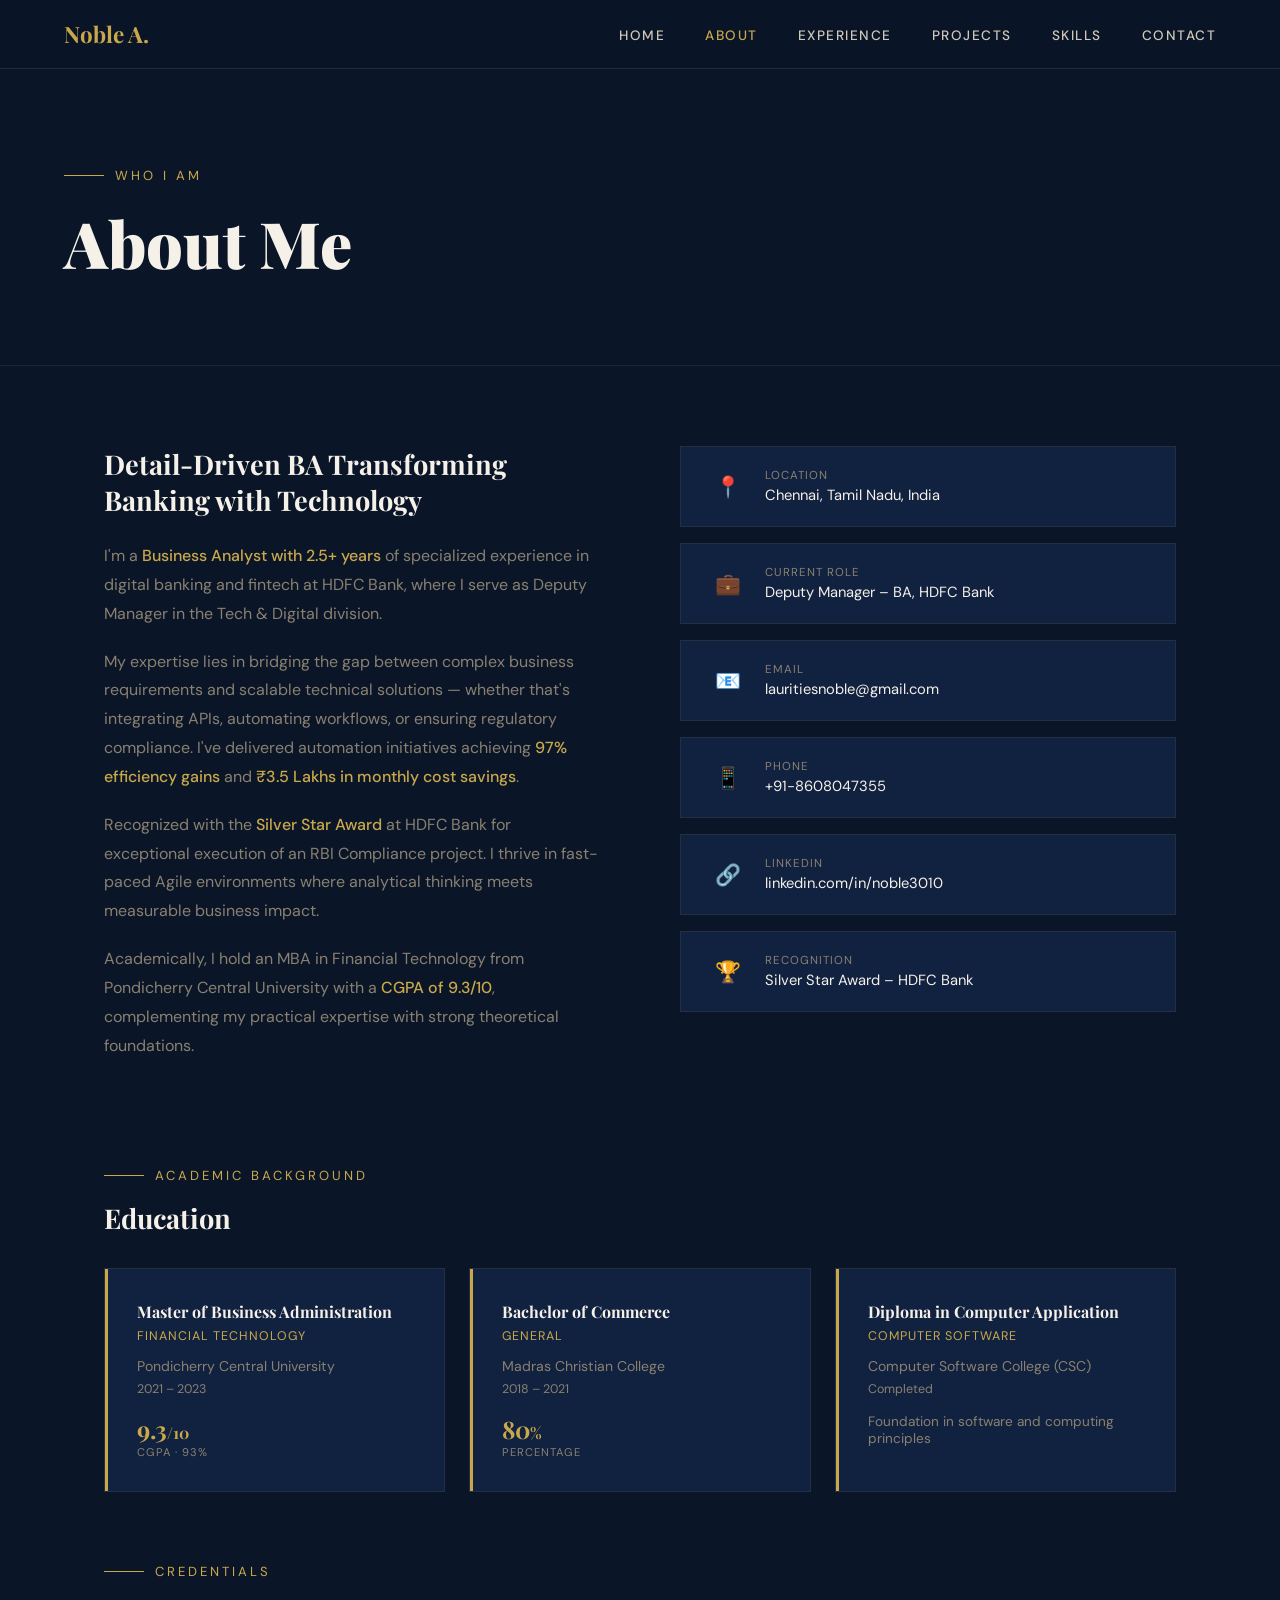
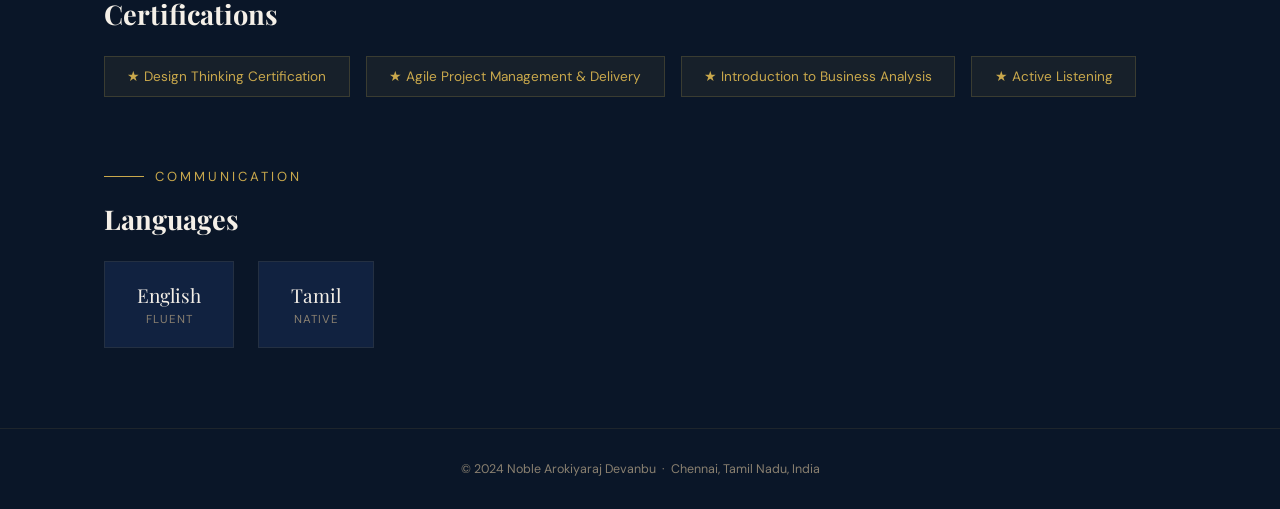
==== about.html @ fbd09c06 "Add files via upload" ====
<!DOCTYPE html>
<html lang="en">
<head>
  <meta charset="UTF-8"/><meta name="viewport" content="width=device-width, initial-scale=1.0"/>
  <title>About – Noble Arokiyaraj</title>
  <link href="https://fonts.googleapis.com/css2?family=Playfair+Display:wght@400;700;900&family=DM+Sans:wght@300;400;500&display=swap" rel="stylesheet"/>
  <style>
    :root{--navy:#0a1628;--navy-mid:#112240;--gold:#c9a84c;--cream:#f5f0e8;--text:#d0c8b8;--text-muted:#8a8070;}
    *{margin:0;padding:0;box-sizing:border-box;}
    body{font-family:'DM Sans',sans-serif;background:var(--navy);color:var(--text);}
    nav{position:fixed;top:0;left:0;right:0;z-index:100;display:flex;align-items:center;justify-content:space-between;padding:1.2rem 4rem;background:rgba(10,22,40,0.95);backdrop-filter:blur(12px);border-bottom:1px solid rgba(201,168,76,0.15);}
    .nav-logo{font-family:'Playfair Display',serif;font-size:1.4rem;font-weight:700;color:var(--gold);text-decoration:none;}
    .nav-links{display:flex;gap:2.5rem;list-style:none;}
    .nav-links a{text-decoration:none;color:var(--text);font-size:0.85rem;letter-spacing:1.5px;text-transform:uppercase;font-weight:500;transition:color 0.3s;}
    .nav-links a:hover,.nav-links a.active{color:var(--gold);}
    .page-hero{padding:10rem 4rem 5rem;border-bottom:1px solid rgba(201,168,76,0.1);}
    .section-tag{display:inline-flex;align-items:center;gap:0.7rem;font-size:0.82rem;letter-spacing:3px;text-transform:uppercase;color:var(--gold);margin-bottom:1rem;}
    .section-tag::before{content:'';width:40px;height:1px;background:var(--gold);}
    h1{font-family:'Playfair Display',serif;font-size:clamp(2.5rem,5vw,4.5rem);font-weight:900;color:var(--cream);}
    h2{font-family:'Playfair Display',serif;font-size:1.7rem;color:var(--cream);font-weight:700;margin-bottom:1.5rem;}
    p{line-height:1.8;color:var(--text-muted);margin-bottom:1.2rem;font-size:1rem;}
    .highlight{color:var(--gold);font-weight:500;}
    .about-grid{display:grid;grid-template-columns:1fr 1fr;gap:5rem;padding:5rem 4rem;max-width:1200px;margin:0 auto;}
    .info-cards{display:grid;gap:1rem;margin-top:0;}
    .info-card{background:var(--navy-mid);border:1px solid rgba(201,168,76,0.1);padding:1.3rem 1.8rem;display:flex;align-items:center;gap:1.2rem;}
    .info-icon{font-size:1.3rem;width:36px;text-align:center;}
    .info-label{font-size:0.72rem;letter-spacing:1px;text-transform:uppercase;color:var(--text-muted);}
    .info-value{font-size:0.92rem;color:var(--cream);margin-top:0.15rem;}
    .edu-section{padding:0 4rem 4rem;max-width:1200px;margin:0 auto;}
    .edu-grid{display:grid;grid-template-columns:1fr 1fr 1fr;gap:1.5rem;margin-top:2rem;}
    .edu-card{background:var(--navy-mid);border:1px solid rgba(201,168,76,0.1);padding:2rem;position:relative;overflow:hidden;}
    .edu-card::after{content:'';position:absolute;top:0;left:0;width:3px;height:100%;background:var(--gold);}
    .edu-degree{font-family:'Playfair Display',serif;font-size:1rem;color:var(--cream);margin-bottom:0.4rem;font-weight:700;}
    .edu-spec{font-size:0.78rem;color:var(--gold);text-transform:uppercase;letter-spacing:1px;margin-bottom:0.8rem;}
    .edu-college{font-size:0.88rem;color:var(--text-muted);}
    .edu-year{font-size:0.78rem;color:var(--text-muted);margin-top:0.4rem;}
    .edu-grade{margin-top:1rem;font-size:1.5rem;font-family:'Playfair Display',serif;color:var(--gold);font-weight:700;}
    .edu-grade-label{font-size:0.7rem;color:var(--text-muted);letter-spacing:1px;text-transform:uppercase;}
    .cert-section{padding:0 4rem 4rem;max-width:1200px;margin:0 auto;}
    .cert-grid{display:flex;flex-wrap:wrap;gap:1rem;margin-top:1.5rem;}
    .cert-badge{background:rgba(201,168,76,0.07);border:1px solid rgba(201,168,76,0.2);padding:0.7rem 1.4rem;font-size:0.85rem;color:var(--gold);}
    .lang-section{padding:0 4rem 5rem;max-width:1200px;margin:0 auto;}
    .lang-grid{display:flex;gap:1.5rem;margin-top:1.5rem;}
    .lang-item{background:var(--navy-mid);border:1px solid rgba(201,168,76,0.1);padding:1.2rem 2rem;text-align:center;}
    .lang-name{font-family:'Playfair Display',serif;font-size:1.2rem;color:var(--cream);margin-bottom:0.3rem;}
    .lang-level{font-size:0.72rem;color:var(--text-muted);letter-spacing:1px;text-transform:uppercase;}
    footer{text-align:center;padding:2rem;border-top:1px solid rgba(201,168,76,0.1);font-size:0.78rem;color:var(--text-muted);}
    @media(max-width:900px){.about-grid{grid-template-columns:1fr;padding:3rem 1.5rem;gap:3rem;}.edu-grid{grid-template-columns:1fr;}.page-hero,.edu-section,.cert-section,.lang-section{padding-left:1.5rem;padding-right:1.5rem;}nav{padding:1rem 1.5rem;}.nav-links{gap:1rem;}.nav-links a{font-size:0.75rem;}}
  </style>
</head>
<body>
<nav>
  <a href="index.html" class="nav-logo">Noble A.</a>
  <ul class="nav-links">
    <li><a href="index.html">Home</a></li>
    <li><a href="about.html" class="active">About</a></li>
    <li><a href="experience.html">Experience</a></li>
    <li><a href="projects.html">Projects</a></li>
    <li><a href="skills.html">Skills</a></li>
    <li><a href="contact.html">Contact</a></li>
  </ul>
</nav>
<div class="page-hero">
  <div class="section-tag">Who I Am</div>
  <h1>About Me</h1>
</div>
<div class="about-grid">
  <div>
    <h2>Detail-Driven BA Transforming Banking with Technology</h2>
    <p>I'm a <span class="highlight">Business Analyst with 2.5+ years</span> of specialized experience in digital banking and fintech at HDFC Bank, where I serve as Deputy Manager in the Tech & Digital division.</p>
    <p>My expertise lies in bridging the gap between complex business requirements and scalable technical solutions — whether that's integrating APIs, automating workflows, or ensuring regulatory compliance. I've delivered automation initiatives achieving <span class="highlight">97% efficiency gains</span> and <span class="highlight">₹3.5 Lakhs in monthly cost savings</span>.</p>
    <p>Recognized with the <span class="highlight">Silver Star Award</span> at HDFC Bank for exceptional execution of an RBI Compliance project. I thrive in fast-paced Agile environments where analytical thinking meets measurable business impact.</p>
    <p>Academically, I hold an MBA in Financial Technology from Pondicherry Central University with a <span class="highlight">CGPA of 9.3/10</span>, complementing my practical expertise with strong theoretical foundations.</p>
  </div>
  <div>
    <div class="info-cards">
      <div class="info-card"><div class="info-icon">📍</div><div><div class="info-label">Location</div><div class="info-value">Chennai, Tamil Nadu, India</div></div></div>
      <div class="info-card"><div class="info-icon">💼</div><div><div class="info-label">Current Role</div><div class="info-value">Deputy Manager – BA, HDFC Bank</div></div></div>
      <div class="info-card"><div class="info-icon">📧</div><div><div class="info-label">Email</div><div class="info-value">lauritiesnoble@gmail.com</div></div></div>
      <div class="info-card"><div class="info-icon">📱</div><div><div class="info-label">Phone</div><div class="info-value">+91-8608047355</div></div></div>
      <div class="info-card"><div class="info-icon">🔗</div><div><div class="info-label">LinkedIn</div><div class="info-value">linkedin.com/in/noble3010</div></div></div>
      <div class="info-card"><div class="info-icon">🏆</div><div><div class="info-label">Recognition</div><div class="info-value">Silver Star Award – HDFC Bank</div></div></div>
    </div>
  </div>
</div>

<div class="edu-section">
  <div class="section-tag">Academic Background</div>
  <h2>Education</h2>
  <div class="edu-grid">
    <div class="edu-card">
      <div class="edu-degree">Master of Business Administration</div>
      <div class="edu-spec">Financial Technology</div>
      <div class="edu-college">Pondicherry Central University</div>
      <div class="edu-year">2021 – 2023</div>
      <div class="edu-grade">9.3<span style="font-size:1rem">/10</span></div>
      <div class="edu-grade-label">CGPA · 93%</div>
    </div>
    <div class="edu-card">
      <div class="edu-degree">Bachelor of Commerce</div>
      <div class="edu-spec">General</div>
      <div class="edu-college">Madras Christian College</div>
      <div class="edu-year">2018 – 2021</div>
      <div class="edu-grade">80<span style="font-size:1rem">%</span></div>
      <div class="edu-grade-label">Percentage</div>
    </div>
    <div class="edu-card">
      <div class="edu-degree">Diploma in Computer Application</div>
      <div class="edu-spec">Computer Software</div>
      <div class="edu-college">Computer Software College (CSC)</div>
      <div class="edu-year">Completed</div>
      <div style="margin-top:1rem;font-size:0.85rem;color:var(--text-muted);">Foundation in software and computing principles</div>
    </div>
  </div>
</div>

<div class="cert-section">
  <div class="section-tag">Credentials</div>
  <h2>Certifications</h2>
  <div class="cert-grid">
    <div class="cert-badge">★ Design Thinking Certification</div>
    <div class="cert-badge">★ Agile Project Management &amp; Delivery</div>
    <div class="cert-badge">★ Introduction to Business Analysis</div>
    <div class="cert-badge">★ Active Listening</div>
  </div>
</div>

<div class="lang-section">
  <div class="section-tag">Communication</div>
  <h2>Languages</h2>
  <div class="lang-grid">
    <div class="lang-item"><div class="lang-name">English</div><div class="lang-level">Fluent</div></div>
    <div class="lang-item"><div class="lang-name">Tamil</div><div class="lang-level">Native</div></div>
  </div>
</div>

<footer>© 2024 Noble Arokiyaraj Devanbu &nbsp;·&nbsp; Chennai, Tamil Nadu, India</footer>
</body>
</html>
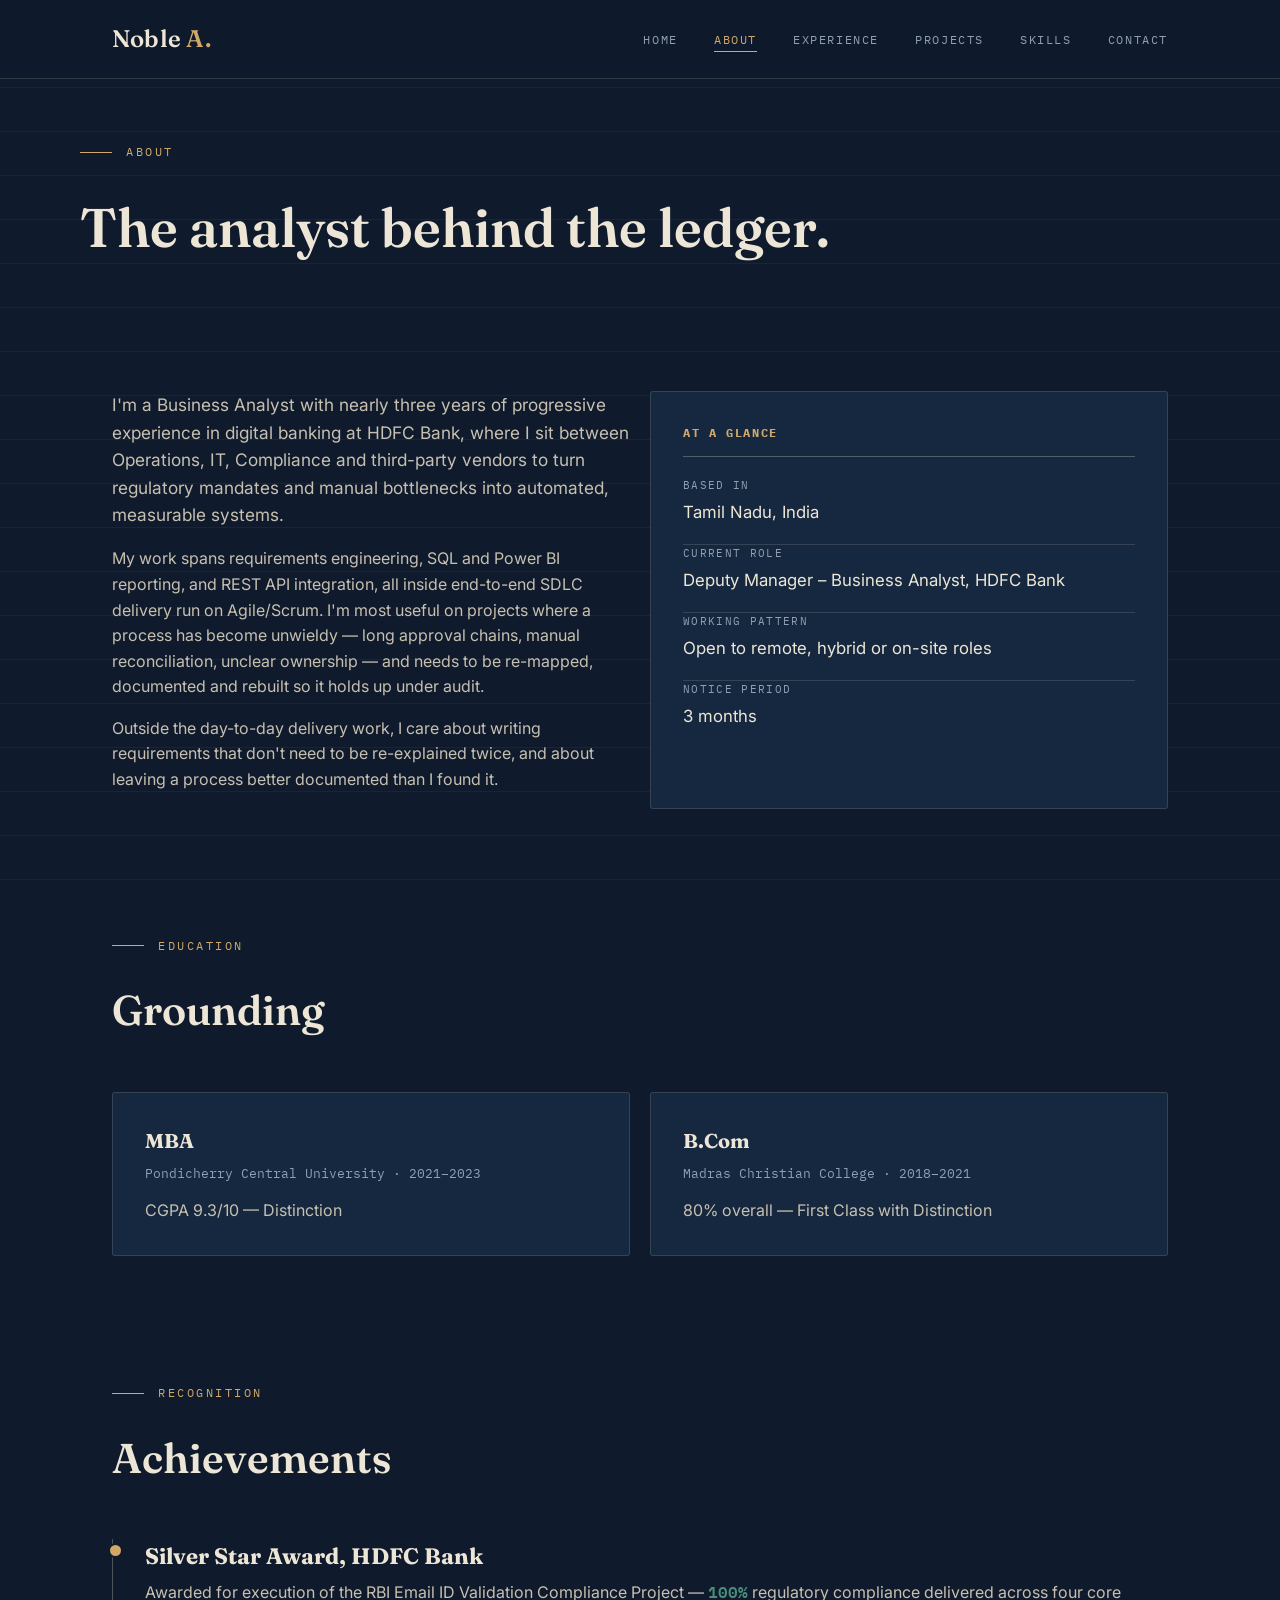
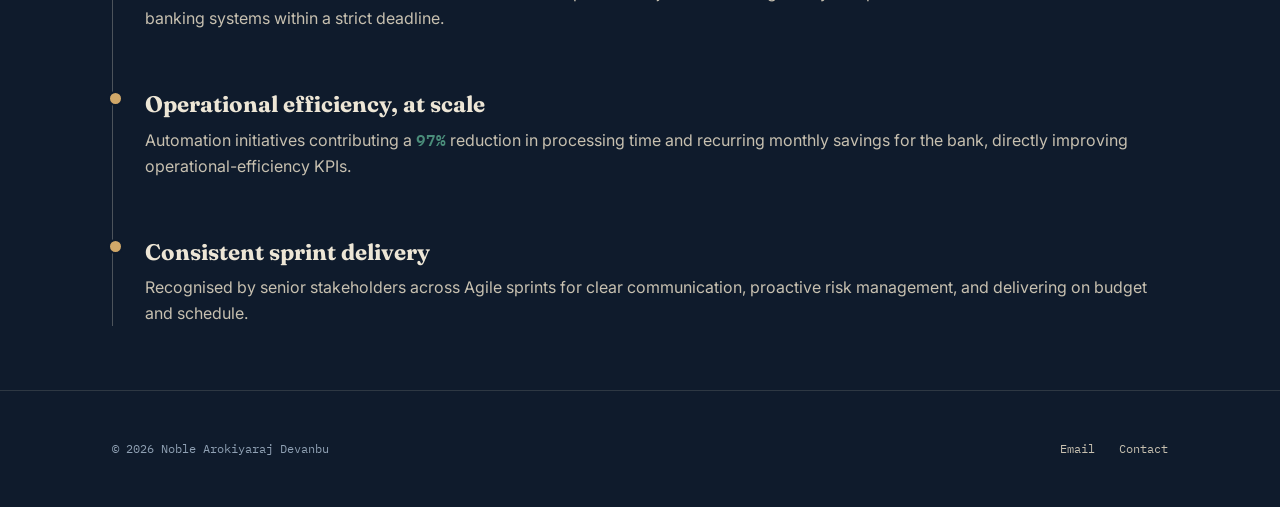
==== commit ad38ca69: "Add files via upload" ====
--- a/about.html
+++ b/about.html
@@ -1,139 +1,136 @@
 <!DOCTYPE html>
 <html lang="en">
 <head>
-  <meta charset="UTF-8"/><meta name="viewport" content="width=device-width, initial-scale=1.0"/>
-  <title>About – Noble Arokiyaraj</title>
-  <link href="https://fonts.googleapis.com/css2?family=Playfair+Display:wght@400;700;900&family=DM+Sans:wght@300;400;500&display=swap" rel="stylesheet"/>
-  <style>
-    :root{--navy:#0a1628;--navy-mid:#112240;--gold:#c9a84c;--cream:#f5f0e8;--text:#d0c8b8;--text-muted:#8a8070;}
-    *{margin:0;padding:0;box-sizing:border-box;}
-    body{font-family:'DM Sans',sans-serif;background:var(--navy);color:var(--text);}
-    nav{position:fixed;top:0;left:0;right:0;z-index:100;display:flex;align-items:center;justify-content:space-between;padding:1.2rem 4rem;background:rgba(10,22,40,0.95);backdrop-filter:blur(12px);border-bottom:1px solid rgba(201,168,76,0.15);}
-    .nav-logo{font-family:'Playfair Display',serif;font-size:1.4rem;font-weight:700;color:var(--gold);text-decoration:none;}
-    .nav-links{display:flex;gap:2.5rem;list-style:none;}
-    .nav-links a{text-decoration:none;color:var(--text);font-size:0.85rem;letter-spacing:1.5px;text-transform:uppercase;font-weight:500;transition:color 0.3s;}
-    .nav-links a:hover,.nav-links a.active{color:var(--gold);}
-    .page-hero{padding:10rem 4rem 5rem;border-bottom:1px solid rgba(201,168,76,0.1);}
-    .section-tag{display:inline-flex;align-items:center;gap:0.7rem;font-size:0.82rem;letter-spacing:3px;text-transform:uppercase;color:var(--gold);margin-bottom:1rem;}
-    .section-tag::before{content:'';width:40px;height:1px;background:var(--gold);}
-    h1{font-family:'Playfair Display',serif;font-size:clamp(2.5rem,5vw,4.5rem);font-weight:900;color:var(--cream);}
-    h2{font-family:'Playfair Display',serif;font-size:1.7rem;color:var(--cream);font-weight:700;margin-bottom:1.5rem;}
-    p{line-height:1.8;color:var(--text-muted);margin-bottom:1.2rem;font-size:1rem;}
-    .highlight{color:var(--gold);font-weight:500;}
-    .about-grid{display:grid;grid-template-columns:1fr 1fr;gap:5rem;padding:5rem 4rem;max-width:1200px;margin:0 auto;}
-    .info-cards{display:grid;gap:1rem;margin-top:0;}
-    .info-card{background:var(--navy-mid);border:1px solid rgba(201,168,76,0.1);padding:1.3rem 1.8rem;display:flex;align-items:center;gap:1.2rem;}
-    .info-icon{font-size:1.3rem;width:36px;text-align:center;}
-    .info-label{font-size:0.72rem;letter-spacing:1px;text-transform:uppercase;color:var(--text-muted);}
-    .info-value{font-size:0.92rem;color:var(--cream);margin-top:0.15rem;}
-    .edu-section{padding:0 4rem 4rem;max-width:1200px;margin:0 auto;}
-    .edu-grid{display:grid;grid-template-columns:1fr 1fr 1fr;gap:1.5rem;margin-top:2rem;}
-    .edu-card{background:var(--navy-mid);border:1px solid rgba(201,168,76,0.1);padding:2rem;position:relative;overflow:hidden;}
-    .edu-card::after{content:'';position:absolute;top:0;left:0;width:3px;height:100%;background:var(--gold);}
-    .edu-degree{font-family:'Playfair Display',serif;font-size:1rem;color:var(--cream);margin-bottom:0.4rem;font-weight:700;}
-    .edu-spec{font-size:0.78rem;color:var(--gold);text-transform:uppercase;letter-spacing:1px;margin-bottom:0.8rem;}
-    .edu-college{font-size:0.88rem;color:var(--text-muted);}
-    .edu-year{font-size:0.78rem;color:var(--text-muted);margin-top:0.4rem;}
-    .edu-grade{margin-top:1rem;font-size:1.5rem;font-family:'Playfair Display',serif;color:var(--gold);font-weight:700;}
-    .edu-grade-label{font-size:0.7rem;color:var(--text-muted);letter-spacing:1px;text-transform:uppercase;}
-    .cert-section{padding:0 4rem 4rem;max-width:1200px;margin:0 auto;}
-    .cert-grid{display:flex;flex-wrap:wrap;gap:1rem;margin-top:1.5rem;}
-    .cert-badge{background:rgba(201,168,76,0.07);border:1px solid rgba(201,168,76,0.2);padding:0.7rem 1.4rem;font-size:0.85rem;color:var(--gold);}
-    .lang-section{padding:0 4rem 5rem;max-width:1200px;margin:0 auto;}
-    .lang-grid{display:flex;gap:1.5rem;margin-top:1.5rem;}
-    .lang-item{background:var(--navy-mid);border:1px solid rgba(201,168,76,0.1);padding:1.2rem 2rem;text-align:center;}
-    .lang-name{font-family:'Playfair Display',serif;font-size:1.2rem;color:var(--cream);margin-bottom:0.3rem;}
-    .lang-level{font-size:0.72rem;color:var(--text-muted);letter-spacing:1px;text-transform:uppercase;}
-    footer{text-align:center;padding:2rem;border-top:1px solid rgba(201,168,76,0.1);font-size:0.78rem;color:var(--text-muted);}
-    @media(max-width:900px){.about-grid{grid-template-columns:1fr;padding:3rem 1.5rem;gap:3rem;}.edu-grid{grid-template-columns:1fr;}.page-hero,.edu-section,.cert-section,.lang-section{padding-left:1.5rem;padding-right:1.5rem;}nav{padding:1rem 1.5rem;}.nav-links{gap:1rem;}.nav-links a{font-size:0.75rem;}}
-  </style>
+<meta charset="UTF-8">
+<meta name="viewport" content="width=device-width, initial-scale=1.0">
+<title>About — Noble Arokiyaraj Devanbu</title>
+<link rel="preconnect" href="https://fonts.googleapis.com">
+<link href="https://fonts.googleapis.com/css2?family=Fraunces:opsz,wght@9..144,500;9..144,600;9..144,700&family=Inter:wght@400;500;600&family=IBM+Plex+Mono:wght@400;500;600&display=swap" rel="stylesheet">
+<link rel="stylesheet" href="styles.css">
 </head>
 <body>
-<nav>
-  <a href="index.html" class="nav-logo">Noble A.</a>
-  <ul class="nav-links">
-    <li><a href="index.html">Home</a></li>
-    <li><a href="about.html" class="active">About</a></li>
-    <li><a href="experience.html">Experience</a></li>
-    <li><a href="projects.html">Projects</a></li>
-    <li><a href="skills.html">Skills</a></li>
-    <li><a href="contact.html">Contact</a></li>
-  </ul>
-</nav>
-<div class="page-hero">
-  <div class="section-tag">Who I Am</div>
-  <h1>About Me</h1>
-</div>
-<div class="about-grid">
-  <div>
-    <h2>Detail-Driven BA Transforming Banking with Technology</h2>
-    <p>I'm a <span class="highlight">Business Analyst with 2.5+ years</span> of specialized experience in digital banking and fintech at HDFC Bank, where I serve as Deputy Manager in the Tech & Digital division.</p>
-    <p>My expertise lies in bridging the gap between complex business requirements and scalable technical solutions — whether that's integrating APIs, automating workflows, or ensuring regulatory compliance. I've delivered automation initiatives achieving <span class="highlight">97% efficiency gains</span> and <span class="highlight">₹3.5 Lakhs in monthly cost savings</span>.</p>
-    <p>Recognized with the <span class="highlight">Silver Star Award</span> at HDFC Bank for exceptional execution of an RBI Compliance project. I thrive in fast-paced Agile environments where analytical thinking meets measurable business impact.</p>
-    <p>Academically, I hold an MBA in Financial Technology from Pondicherry Central University with a <span class="highlight">CGPA of 9.3/10</span>, complementing my practical expertise with strong theoretical foundations.</p>
+
+<header class="site-header">
+  <div class="nav-inner">
+    <a href="index.html" class="brand">Noble <em>A.</em></a>
+    <button class="nav-toggle" aria-label="Toggle navigation" aria-expanded="false">&#9776;</button>
+    <nav class="main-nav">
+      <ul>
+        <li><a href="index.html">Home</a></li>
+        <li><a href="about.html">About</a></li>
+        <li><a href="experience.html">Experience</a></li>
+        <li><a href="projects.html">Projects</a></li>
+        <li><a href="skills.html">Skills</a></li>
+        <li><a href="contact.html">Contact</a></li>
+      </ul>
+    </nav>
   </div>
-  <div>
-    <div class="info-cards">
-      <div class="info-card"><div class="info-icon">📍</div><div><div class="info-label">Location</div><div class="info-value">Chennai, Tamil Nadu, India</div></div></div>
-      <div class="info-card"><div class="info-icon">💼</div><div><div class="info-label">Current Role</div><div class="info-value">Deputy Manager – BA, HDFC Bank</div></div></div>
-      <div class="info-card"><div class="info-icon">📧</div><div><div class="info-label">Email</div><div class="info-value">lauritiesnoble@gmail.com</div></div></div>
-      <div class="info-card"><div class="info-icon">📱</div><div><div class="info-label">Phone</div><div class="info-value">+91-8608047355</div></div></div>
-      <div class="info-card"><div class="info-icon">🔗</div><div><div class="info-label">LinkedIn</div><div class="info-value">linkedin.com/in/noble3010</div></div></div>
-      <div class="info-card"><div class="info-icon">🏆</div><div><div class="info-label">Recognition</div><div class="info-value">Silver Star Award – HDFC Bank</div></div></div>
+</header>
+
+<main>
+  <div class="wrap page-hero">
+    <div class="eyebrow">About</div>
+    <h1>The analyst behind the ledger.</h1>
+  </div>
+
+  <section class="tight">
+    <div class="wrap grid-2">
+      <div>
+        <p style="font-size:1.08rem; color:var(--parchment-dim); margin-top:0;">
+          I'm a Business Analyst with nearly three years of progressive experience in digital banking at
+          HDFC Bank, where I sit between Operations, IT, Compliance and third-party vendors to turn regulatory
+          mandates and manual bottlenecks into automated, measurable systems.
+        </p>
+        <p style="color:var(--parchment-dim);">
+          My work spans requirements engineering, SQL and Power BI reporting, and REST API integration, all
+          inside end-to-end SDLC delivery run on Agile/Scrum. I'm most useful on projects where a process has
+          become unwieldy — long approval chains, manual reconciliation, unclear ownership — and needs to be
+          re-mapped, documented and rebuilt so it holds up under audit.
+        </p>
+        <p style="color:var(--parchment-dim);">
+          Outside the day-to-day delivery work, I care about writing requirements that don't need to be
+          re-explained twice, and about leaving a process better documented than I found it.
+        </p>
+      </div>
+
+      <div class="panel">
+        <h3 style="font-family:var(--font-mono); font-size:0.72rem; letter-spacing:0.14em; text-transform:uppercase; color:var(--brass-bright); margin:0 0 20px; padding-bottom:14px; border-bottom:1px solid var(--rule-strong);">At a glance</h3>
+        <div class="contact-row">
+          <span class="lbl">Based in</span>
+          <span class="val">Tamil Nadu, India</span>
+        </div>
+        <div class="contact-row">
+          <span class="lbl">Current role</span>
+          <span class="val">Deputy Manager – Business Analyst, HDFC Bank</span>
+        </div>
+        <div class="contact-row">
+          <span class="lbl">Working pattern</span>
+          <span class="val">Open to remote, hybrid or on-site roles</span>
+        </div>
+        <div class="contact-row" style="border-bottom:none;">
+          <span class="lbl">Notice period</span>
+          <span class="val">3 months</span>
+        </div>
+      </div>
+    </div>
+  </section>
+
+  <section class="tight">
+    <div class="wrap">
+      <div class="eyebrow">Education</div>
+      <h2 class="section-title">Grounding</h2>
+      <div class="grid-2">
+        <div class="panel">
+          <h3 style="font-family:var(--font-display); font-size:1.25rem; margin:0 0 6px;">MBA</h3>
+          <p style="font-family:var(--font-mono); font-size:0.82rem; color:var(--muted); margin:0 0 14px;">Pondicherry Central University · 2021–2023</p>
+          <p style="margin:0; color:var(--parchment-dim);">CGPA 9.3/10 — Distinction</p>
+        </div>
+        <div class="panel">
+          <h3 style="font-family:var(--font-display); font-size:1.25rem; margin:0 0 6px;">B.Com</h3>
+          <p style="font-family:var(--font-mono); font-size:0.82rem; color:var(--muted); margin:0 0 14px;">Madras Christian College · 2018–2021</p>
+          <p style="margin:0; color:var(--parchment-dim);">80% overall — First Class with Distinction</p>
+        </div>
+      </div>
+    </div>
+  </section>
+
+  <section class="tight">
+    <div class="wrap">
+      <div class="eyebrow">Recognition</div>
+      <h2 class="section-title">Achievements</h2>
+      <div class="timeline">
+        <div class="timeline-item">
+          <h3 class="timeline-role">Silver Star Award, HDFC Bank</h3>
+          <p style="color:var(--parchment-dim); margin:0;">Awarded for execution of the RBI Email ID Validation
+            Compliance Project — <span class="metric">100%</span> regulatory compliance delivered across four
+            core banking systems within a strict deadline.</p>
+        </div>
+        <div class="timeline-item">
+          <h3 class="timeline-role">Operational efficiency, at scale</h3>
+          <p style="color:var(--parchment-dim); margin:0;">Automation initiatives contributing a
+            <span class="metric">97%</span> reduction in processing time and recurring monthly savings for the
+            bank, directly improving operational-efficiency KPIs.</p>
+        </div>
+        <div class="timeline-item">
+          <h3 class="timeline-role">Consistent sprint delivery</h3>
+          <p style="color:var(--parchment-dim); margin:0;">Recognised by senior stakeholders across Agile
+            sprints for clear communication, proactive risk management, and delivering on budget and schedule.</p>
+        </div>
+      </div>
+    </div>
+  </section>
+</main>
+
+<footer class="site-footer">
+  <div class="wrap footer-inner">
+    <p>&copy; 2026 Noble Arokiyaraj Devanbu</p>
+    <div class="footer-links">
+      <a href="mailto:noblelaurities@gmail.com">Email</a>
+      <a href="contact.html">Contact</a>
     </div>
   </div>
-</div>
+</footer>
 
-<div class="edu-section">
-  <div class="section-tag">Academic Background</div>
-  <h2>Education</h2>
-  <div class="edu-grid">
-    <div class="edu-card">
-      <div class="edu-degree">Master of Business Administration</div>
-      <div class="edu-spec">Financial Technology</div>
-      <div class="edu-college">Pondicherry Central University</div>
-      <div class="edu-year">2021 – 2023</div>
-      <div class="edu-grade">9.3<span style="font-size:1rem">/10</span></div>
-      <div class="edu-grade-label">CGPA · 93%</div>
-    </div>
-    <div class="edu-card">
-      <div class="edu-degree">Bachelor of Commerce</div>
-      <div class="edu-spec">General</div>
-      <div class="edu-college">Madras Christian College</div>
-      <div class="edu-year">2018 – 2021</div>
-      <div class="edu-grade">80<span style="font-size:1rem">%</span></div>
-      <div class="edu-grade-label">Percentage</div>
-    </div>
-    <div class="edu-card">
-      <div class="edu-degree">Diploma in Computer Application</div>
-      <div class="edu-spec">Computer Software</div>
-      <div class="edu-college">Computer Software College (CSC)</div>
-      <div class="edu-year">Completed</div>
-      <div style="margin-top:1rem;font-size:0.85rem;color:var(--text-muted);">Foundation in software and computing principles</div>
-    </div>
-  </div>
-</div>
-
-<div class="cert-section">
-  <div class="section-tag">Credentials</div>
-  <h2>Certifications</h2>
-  <div class="cert-grid">
-    <div class="cert-badge">★ Design Thinking Certification</div>
-    <div class="cert-badge">★ Agile Project Management &amp; Delivery</div>
-    <div class="cert-badge">★ Introduction to Business Analysis</div>
-    <div class="cert-badge">★ Active Listening</div>
-  </div>
-</div>
-
-<div class="lang-section">
-  <div class="section-tag">Communication</div>
-  <h2>Languages</h2>
-  <div class="lang-grid">
-    <div class="lang-item"><div class="lang-name">English</div><div class="lang-level">Fluent</div></div>
-    <div class="lang-item"><div class="lang-name">Tamil</div><div class="lang-level">Native</div></div>
-  </div>
-</div>
-
-<footer>© 2024 Noble Arokiyaraj Devanbu &nbsp;·&nbsp; Chennai, Tamil Nadu, India</footer>
+<script src="script.js"></script>
 </body>
 </html>
--- a/styles.css
+++ b/styles.css
@@ -0,0 +1,410 @@
+/* =========================================================
+   NOBLE AROKIYARAJ DEVANBU — PORTFOLIO
+   Design concept: "The Transformation Ledger"
+   A business-analyst's portfolio built like an audit trail —
+   ledger rows, tick marks, and before/after entries that
+   mirror how the work itself reads: process, measured, proven.
+   ========================================================= */
+
+:root {
+  --navy-bg: #0f1b2c;
+  --navy-panel: #16283f;
+  --navy-panel-2: #1c3350;
+  --parchment: #ede6d6;
+  --parchment-dim: #c7c0b0;
+  --brass: #b0894f;
+  --brass-bright: #d1a869;
+  --teal: #4a8d7a;
+  --teal-dim: #3a6f60;
+  --rule: rgba(237, 230, 214, 0.14);
+  --rule-strong: rgba(237, 230, 214, 0.28);
+  --muted: #8fa0b3;
+  --danger-red: #a8503f;
+
+  --font-display: "Fraunces", "Iowan Old Style", serif;
+  --font-body: "Inter", -apple-system, BlinkMacSystemFont, "Segoe UI", sans-serif;
+  --font-mono: "IBM Plex Mono", "SFMono-Regular", Consolas, monospace;
+
+  --max-width: 1120px;
+}
+
+* { box-sizing: border-box; }
+html { scroll-behavior: smooth; }
+
+@media (prefers-reduced-motion: reduce) {
+  html { scroll-behavior: auto; }
+  * { animation-duration: 0.01ms !important; animation-iteration-count: 1 !important; transition-duration: 0.01ms !important; }
+}
+
+body {
+  margin: 0;
+  background: var(--navy-bg);
+  color: var(--parchment);
+  font-family: var(--font-body);
+  font-size: 16px;
+  line-height: 1.6;
+  -webkit-font-smoothing: antialiased;
+}
+
+a { color: inherit; text-decoration: none; }
+
+.wrap {
+  max-width: var(--max-width);
+  margin: 0 auto;
+  padding: 0 32px;
+}
+
+/* ---------- Background ledger texture ---------- */
+body::before {
+  content: "";
+  position: fixed;
+  inset: 0;
+  pointer-events: none;
+  z-index: 0;
+  background-image: repeating-linear-gradient(
+    to bottom,
+    transparent 0,
+    transparent 43px,
+    var(--rule) 43px,
+    var(--rule) 44px
+  );
+  opacity: 0.35;
+}
+
+/* ---------- Header / nav ---------- */
+header.site-header {
+  position: sticky;
+  top: 0;
+  z-index: 50;
+  background: rgba(15, 27, 44, 0.92);
+  backdrop-filter: blur(8px);
+  border-bottom: 1px solid var(--rule);
+}
+
+.nav-inner {
+  max-width: var(--max-width);
+  margin: 0 auto;
+  padding: 20px 32px;
+  display: flex;
+  align-items: center;
+  justify-content: space-between;
+}
+
+.brand {
+  font-family: var(--font-display);
+  font-size: 1.5rem;
+  font-weight: 600;
+  letter-spacing: 0.01em;
+  color: var(--parchment);
+}
+.brand em {
+  font-style: normal;
+  color: var(--brass-bright);
+}
+
+nav.main-nav ul {
+  list-style: none;
+  display: flex;
+  gap: 36px;
+  margin: 0;
+  padding: 0;
+}
+
+nav.main-nav a {
+  font-family: var(--font-mono);
+  font-size: 0.72rem;
+  letter-spacing: 0.14em;
+  text-transform: uppercase;
+  color: var(--muted);
+  padding-bottom: 4px;
+  border-bottom: 1px solid transparent;
+  transition: color 0.2s ease, border-color 0.2s ease;
+}
+nav.main-nav a:hover,
+nav.main-nav a.active {
+  color: var(--brass-bright);
+  border-bottom-color: var(--brass-bright);
+}
+
+.nav-toggle {
+  display: none;
+  background: none;
+  border: 1px solid var(--rule-strong);
+  color: var(--parchment);
+  border-radius: 4px;
+  padding: 8px 10px;
+  font-size: 1.1rem;
+}
+
+@media (max-width: 780px) {
+  nav.main-nav { display: none; }
+  nav.main-nav.open { display: block; position: absolute; top: 100%; left: 0; right: 0; background: var(--navy-bg); border-bottom: 1px solid var(--rule); }
+  nav.main-nav.open ul { flex-direction: column; gap: 0; padding: 8px 32px 20px; }
+  nav.main-nav.open li { padding: 12px 0; border-bottom: 1px solid var(--rule); }
+  .nav-toggle { display: block; }
+}
+
+/* ---------- Eyebrow / section labels ---------- */
+.eyebrow {
+  display: flex;
+  align-items: center;
+  gap: 14px;
+  font-family: var(--font-mono);
+  font-size: 0.72rem;
+  letter-spacing: 0.22em;
+  text-transform: uppercase;
+  color: var(--brass-bright);
+  margin-bottom: 22px;
+}
+.eyebrow::before {
+  content: "";
+  width: 32px;
+  height: 1px;
+  background: var(--brass-bright);
+}
+
+/* ---------- Hero ---------- */
+.hero {
+  position: relative;
+  z-index: 1;
+  padding: 120px 0 100px;
+}
+.hero h1 {
+  font-family: var(--font-display);
+  font-size: clamp(2.6rem, 5.6vw, 4.6rem);
+  line-height: 1.04;
+  margin: 0 0 28px;
+  font-weight: 600;
+  max-width: 15ch;
+}
+.hero .role-line {
+  font-family: var(--font-mono);
+  font-size: 1.02rem;
+  color: var(--muted);
+  letter-spacing: 0.02em;
+  margin-bottom: 34px;
+  max-width: 58ch;
+}
+.hero .role-line strong { color: var(--teal); font-weight: 600; }
+
+.hero-actions { display: flex; gap: 16px; flex-wrap: wrap; margin-bottom: 64px; }
+
+.btn {
+  display: inline-flex;
+  align-items: center;
+  gap: 8px;
+  padding: 13px 26px;
+  font-family: var(--font-mono);
+  font-size: 0.78rem;
+  letter-spacing: 0.08em;
+  text-transform: uppercase;
+  border-radius: 2px;
+  border: 1px solid transparent;
+  cursor: pointer;
+  transition: transform 0.15s ease, background 0.2s ease, border-color 0.2s ease;
+}
+.btn-primary { background: var(--brass-bright); color: var(--navy-bg); font-weight: 600; }
+.btn-primary:hover { transform: translateY(-2px); background: #e0b878; }
+.btn-ghost { border-color: var(--rule-strong); color: var(--parchment); }
+.btn-ghost:hover { border-color: var(--brass-bright); color: var(--brass-bright); }
+
+/* ---------- Ledger strip (signature element) ---------- */
+.ledger {
+  position: relative;
+  z-index: 1;
+  border-top: 1px solid var(--rule-strong);
+  border-bottom: 1px solid var(--rule-strong);
+  background: var(--navy-panel);
+}
+.ledger-row {
+  display: grid;
+  grid-template-columns: 1.4fr 0.9fr 0.5fr 0.9fr;
+  gap: 18px;
+  align-items: center;
+  padding: 22px 0;
+  border-bottom: 1px solid var(--rule);
+}
+.ledger-row:last-child { border-bottom: none; }
+.ledger-inner { max-width: var(--max-width); margin: 0 auto; padding: 0 32px; }
+.ledger-label {
+  font-family: var(--font-body);
+  font-size: 0.95rem;
+  color: var(--parchment);
+}
+.ledger-from, .ledger-to {
+  font-family: var(--font-mono);
+  font-size: 0.85rem;
+  color: var(--muted);
+}
+.ledger-to { color: var(--teal); }
+.ledger-arrow { font-family: var(--font-mono); color: var(--brass); text-align: center; }
+.ledger-result {
+  font-family: var(--font-mono);
+  font-size: 0.85rem;
+  color: var(--brass-bright);
+  text-align: right;
+}
+
+@media (max-width: 720px) {
+  .ledger-row { grid-template-columns: 1fr; gap: 4px; padding: 18px 0; }
+  .ledger-result { text-align: left; }
+}
+
+/* ---------- Sections ---------- */
+section { position: relative; z-index: 1; padding: 96px 0; }
+section.tight { padding: 64px 0; }
+h2.section-title {
+  font-family: var(--font-display);
+  font-size: clamp(1.9rem, 3.4vw, 2.6rem);
+  font-weight: 600;
+  margin: 0 0 48px;
+  max-width: 20ch;
+}
+
+/* ---------- Cards / grids ---------- */
+.grid-2 { display: grid; grid-template-columns: repeat(2, 1fr); gap: 20px; }
+.grid-3 { display: grid; grid-template-columns: repeat(3, 1fr); gap: 20px; }
+@media (max-width: 860px) { .grid-2, .grid-3 { grid-template-columns: 1fr; } }
+
+.panel {
+  background: var(--navy-panel);
+  border: 1px solid var(--rule);
+  border-radius: 3px;
+  padding: 32px;
+}
+
+.pill-group h3 {
+  font-family: var(--font-mono);
+  font-size: 0.72rem;
+  letter-spacing: 0.14em;
+  text-transform: uppercase;
+  color: var(--brass-bright);
+  margin: 0 0 20px;
+  padding-bottom: 14px;
+  border-bottom: 1px solid var(--rule-strong);
+}
+.pills { display: flex; flex-wrap: wrap; gap: 10px; }
+.pill {
+  border: 1px solid var(--rule-strong);
+  padding: 9px 16px;
+  border-radius: 2px;
+  font-size: 0.88rem;
+  color: var(--parchment-dim);
+  background: rgba(237, 230, 214, 0.02);
+}
+
+/* ---------- Timeline (experience) ---------- */
+.timeline { position: relative; padding-left: 32px; border-left: 1px solid var(--rule-strong); }
+.timeline-item { position: relative; padding-bottom: 56px; }
+.timeline-item:last-child { padding-bottom: 0; }
+.timeline-item::before {
+  content: "";
+  position: absolute;
+  left: -37px;
+  top: 4px;
+  width: 11px;
+  height: 11px;
+  border-radius: 50%;
+  background: var(--brass-bright);
+  border: 2px solid var(--navy-bg);
+}
+.timeline-role { font-family: var(--font-display); font-size: 1.4rem; margin: 0 0 4px; }
+.timeline-meta {
+  font-family: var(--font-mono);
+  font-size: 0.78rem;
+  color: var(--muted);
+  letter-spacing: 0.04em;
+  margin-bottom: 18px;
+}
+.timeline-item ul { margin: 0; padding-left: 20px; }
+.timeline-item li { margin-bottom: 12px; color: var(--parchment-dim); }
+.timeline-item li strong { color: var(--parchment); }
+.metric { color: var(--teal); font-family: var(--font-mono); font-weight: 600; }
+
+/* ---------- Project case-study cards ---------- */
+.case-card {
+  background: var(--navy-panel);
+  border: 1px solid var(--rule);
+  border-radius: 3px;
+  padding: 36px;
+  margin-bottom: 24px;
+}
+.case-head {
+  display: flex;
+  justify-content: space-between;
+  align-items: flex-start;
+  gap: 16px;
+  margin-bottom: 22px;
+  flex-wrap: wrap;
+}
+.case-head h3 { font-family: var(--font-display); font-size: 1.5rem; margin: 0; max-width: 32ch; }
+.case-tag {
+  font-family: var(--font-mono);
+  font-size: 0.7rem;
+  letter-spacing: 0.1em;
+  text-transform: uppercase;
+  color: var(--navy-bg);
+  background: var(--teal);
+  padding: 6px 12px;
+  border-radius: 2px;
+  white-space: nowrap;
+}
+.case-grid { display: grid; grid-template-columns: repeat(3, 1fr); gap: 24px; margin-top: 24px; }
+@media (max-width: 860px) { .case-grid { grid-template-columns: 1fr; } }
+.case-col h4 {
+  font-family: var(--font-mono);
+  font-size: 0.68rem;
+  letter-spacing: 0.14em;
+  text-transform: uppercase;
+  color: var(--brass-bright);
+  margin: 0 0 10px;
+}
+.case-col p { margin: 0; color: var(--parchment-dim); font-size: 0.94rem; }
+.case-stats { display: flex; gap: 28px; margin-top: 26px; padding-top: 22px; border-top: 1px solid var(--rule); flex-wrap: wrap; }
+.stat-block .num { font-family: var(--font-mono); font-size: 1.5rem; color: var(--brass-bright); display: block; }
+.stat-block .lbl { font-size: 0.78rem; color: var(--muted); }
+
+/* ---------- Footer ---------- */
+footer.site-footer {
+  border-top: 1px solid var(--rule);
+  padding: 48px 0;
+  position: relative;
+  z-index: 1;
+}
+.footer-inner { display: flex; justify-content: space-between; align-items: center; flex-wrap: wrap; gap: 16px; }
+.footer-inner p { font-family: var(--font-mono); font-size: 0.78rem; color: var(--muted); margin: 0; }
+.footer-links { display: flex; gap: 24px; }
+.footer-links a { font-family: var(--font-mono); font-size: 0.78rem; color: var(--parchment-dim); }
+.footer-links a:hover { color: var(--brass-bright); }
+
+/* ---------- Contact ---------- */
+.contact-grid { display: grid; grid-template-columns: 1fr 1fr; gap: 48px; }
+@media (max-width: 860px) { .contact-grid { grid-template-columns: 1fr; } }
+.contact-detail { display: flex; flex-direction: column; gap: 22px; }
+.contact-row { display: flex; flex-direction: column; gap: 4px; padding-bottom: 18px; border-bottom: 1px solid var(--rule); }
+.contact-row .lbl { font-family: var(--font-mono); font-size: 0.7rem; letter-spacing: 0.12em; text-transform: uppercase; color: var(--muted); }
+.contact-row .val { font-size: 1.05rem; }
+.contact-row a.val:hover { color: var(--brass-bright); }
+
+form.contact-form { display: flex; flex-direction: column; gap: 18px; }
+.field { display: flex; flex-direction: column; gap: 8px; }
+.field label { font-family: var(--font-mono); font-size: 0.7rem; letter-spacing: 0.1em; text-transform: uppercase; color: var(--muted); }
+.field input, .field textarea {
+  background: var(--navy-panel);
+  border: 1px solid var(--rule-strong);
+  color: var(--parchment);
+  padding: 12px 14px;
+  border-radius: 2px;
+  font-family: var(--font-body);
+  font-size: 0.95rem;
+}
+.field input:focus, .field textarea:focus { outline: 2px solid var(--brass-bright); outline-offset: 1px; }
+.field textarea { min-height: 130px; resize: vertical; }
+#form-status { font-family: var(--font-mono); font-size: 0.8rem; color: var(--teal); min-height: 1.2em; }
+
+/* ---------- Page-top spacer for inner pages ---------- */
+.page-hero { padding: 64px 0 56px; }
+.page-hero h1 { font-family: var(--font-display); font-size: clamp(2.2rem, 4.4vw, 3.4rem); margin: 0; font-weight: 600; }
+
+/* focus visibility */
+a:focus-visible, button:focus-visible { outline: 2px solid var(--brass-bright); outline-offset: 2px; }
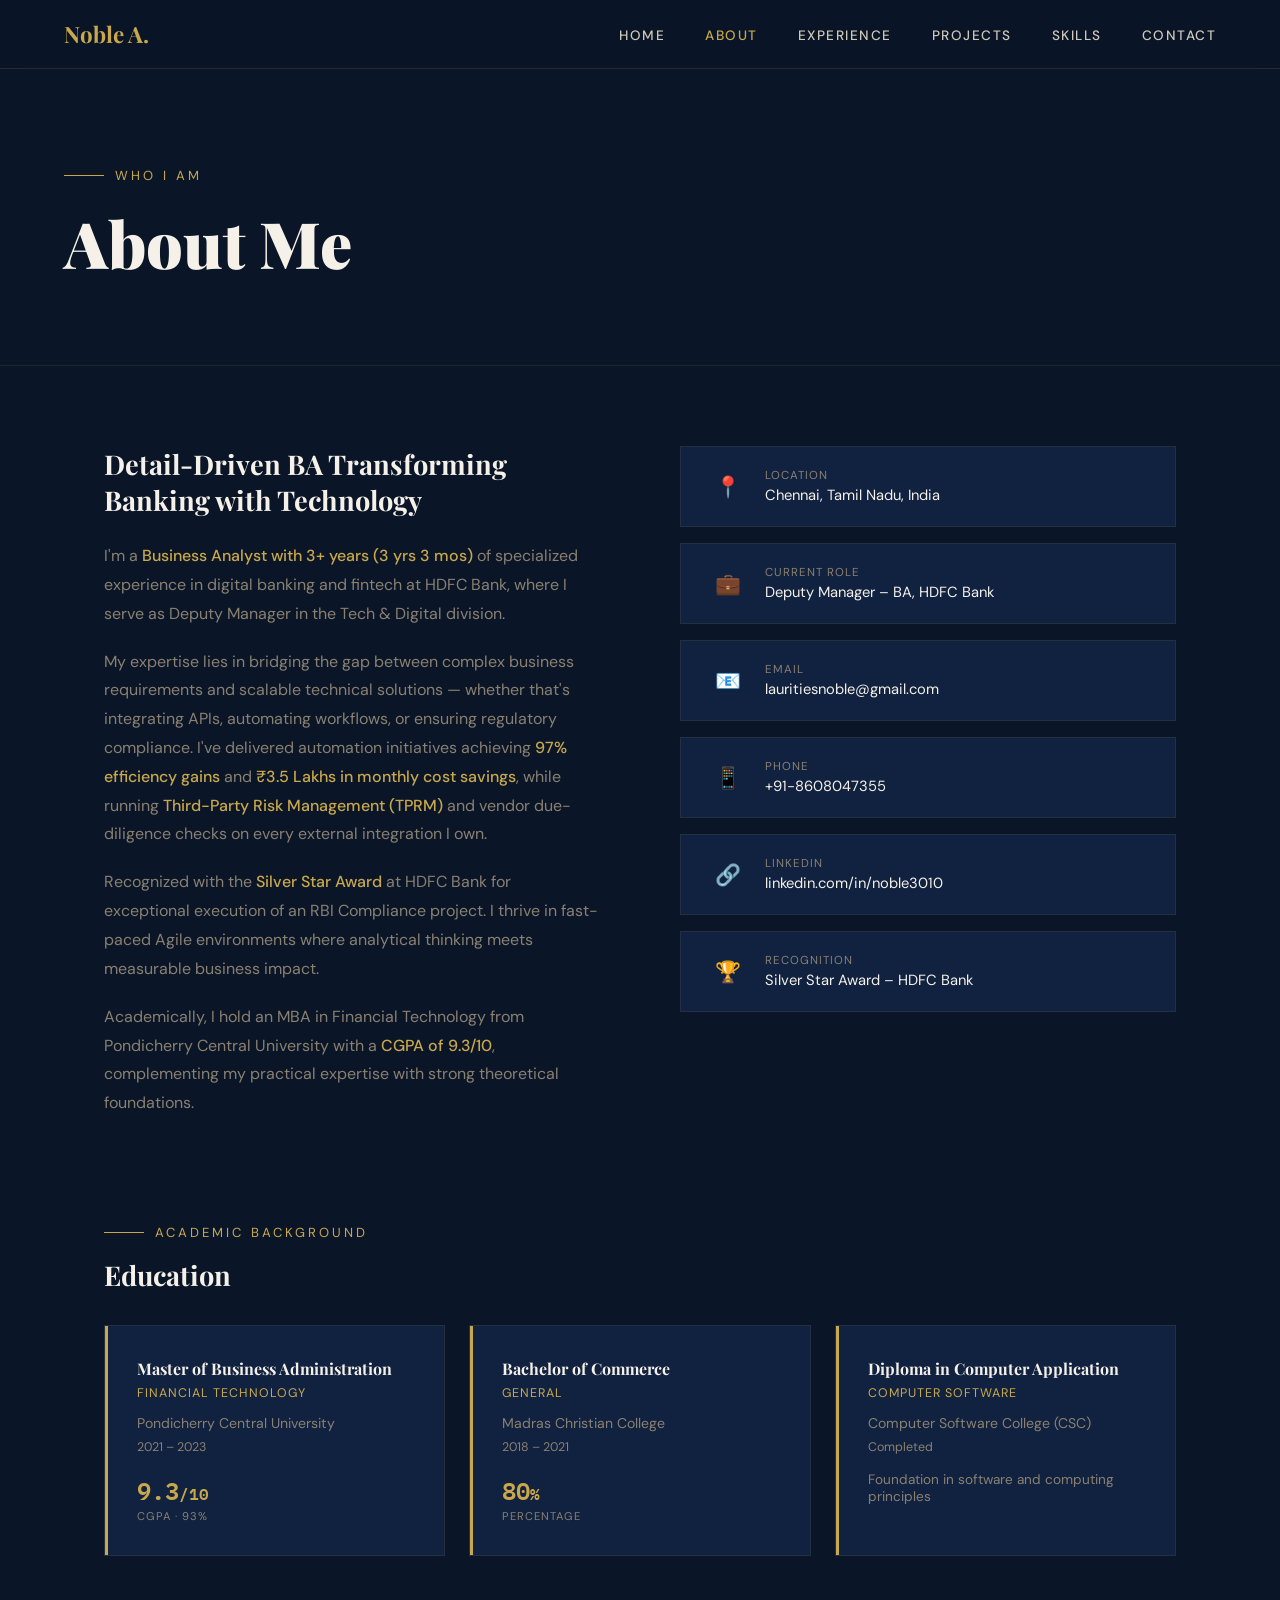
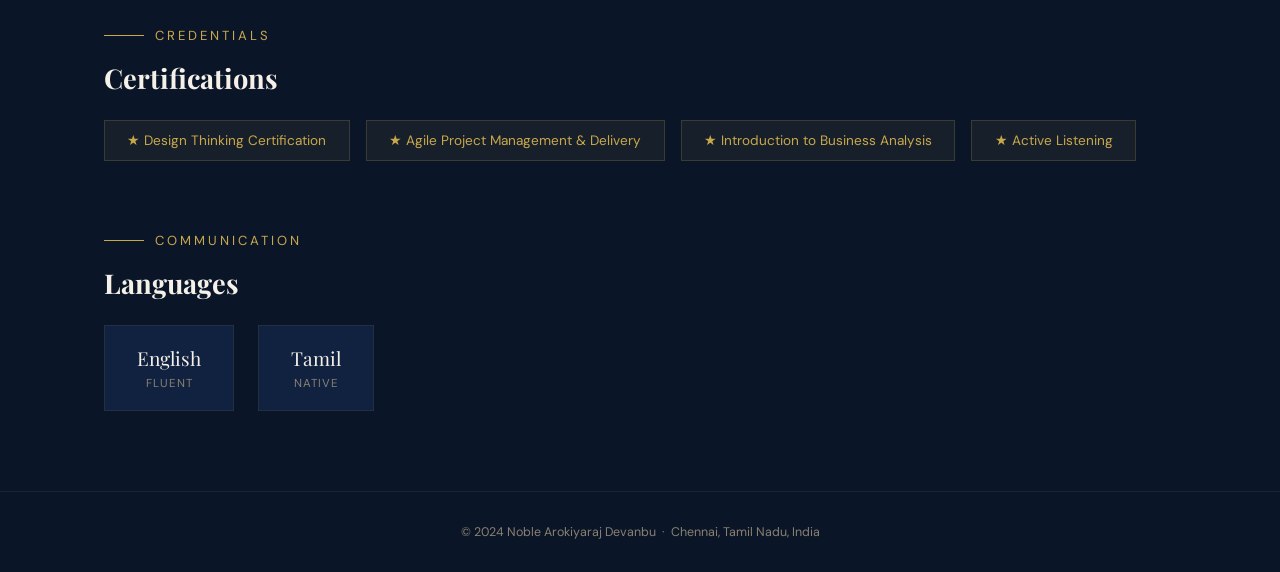
==== commit 1f2b75e7: "Add files via upload Retuning the portfolio details" ====
--- a/about.html
+++ b/about.html
@@ -1,136 +1,139 @@
 <!DOCTYPE html>
 <html lang="en">
 <head>
-<meta charset="UTF-8">
-<meta name="viewport" content="width=device-width, initial-scale=1.0">
-<title>About — Noble Arokiyaraj Devanbu</title>
-<link rel="preconnect" href="https://fonts.googleapis.com">
-<link href="https://fonts.googleapis.com/css2?family=Fraunces:opsz,wght@9..144,500;9..144,600;9..144,700&family=Inter:wght@400;500;600&family=IBM+Plex+Mono:wght@400;500;600&display=swap" rel="stylesheet">
-<link rel="stylesheet" href="styles.css">
+  <meta charset="UTF-8"/><meta name="viewport" content="width=device-width, initial-scale=1.0"/>
+  <title>About – Noble Arokiyaraj</title>
+  <link href="https://fonts.googleapis.com/css2?family=Playfair+Display:wght@400;700;900&family=DM+Sans:wght@300;400;500&family=IBM+Plex+Mono:wght@500;600&display=swap" rel="stylesheet"/>
+  <style>
+    :root{--navy:#0a1628;--navy-mid:#112240;--gold:#c9a84c;--cream:#f5f0e8;--text:#d0c8b8;--text-muted:#8a8070;--mono:'IBM Plex Mono','SFMono-Regular',Consolas,monospace;}
+    *{margin:0;padding:0;box-sizing:border-box;}
+    body{font-family:'DM Sans',sans-serif;background:var(--navy);color:var(--text);}
+    nav{position:fixed;top:0;left:0;right:0;z-index:100;display:flex;align-items:center;justify-content:space-between;padding:1.2rem 4rem;background:rgba(10,22,40,0.95);backdrop-filter:blur(12px);border-bottom:1px solid rgba(201,168,76,0.15);}
+    .nav-logo{font-family:'Playfair Display',serif;font-size:1.4rem;font-weight:700;color:var(--gold);text-decoration:none;}
+    .nav-links{display:flex;gap:2.5rem;list-style:none;}
+    .nav-links a{text-decoration:none;color:var(--text);font-size:0.85rem;letter-spacing:1.5px;text-transform:uppercase;font-weight:500;transition:color 0.3s;}
+    .nav-links a:hover,.nav-links a.active{color:var(--gold);}
+    .page-hero{padding:10rem 4rem 5rem;border-bottom:1px solid rgba(201,168,76,0.1);}
+    .section-tag{display:inline-flex;align-items:center;gap:0.7rem;font-size:0.82rem;letter-spacing:3px;text-transform:uppercase;color:var(--gold);margin-bottom:1rem;}
+    .section-tag::before{content:'';width:40px;height:1px;background:var(--gold);}
+    h1{font-family:'Playfair Display',serif;font-size:clamp(2.5rem,5vw,4.5rem);font-weight:900;color:var(--cream);}
+    h2{font-family:'Playfair Display',serif;font-size:1.7rem;color:var(--cream);font-weight:700;margin-bottom:1.5rem;}
+    p{line-height:1.8;color:var(--text-muted);margin-bottom:1.2rem;font-size:1rem;}
+    .highlight{color:var(--gold);font-weight:500;}
+    .about-grid{display:grid;grid-template-columns:1fr 1fr;gap:5rem;padding:5rem 4rem;max-width:1200px;margin:0 auto;}
+    .info-cards{display:grid;gap:1rem;margin-top:0;}
+    .info-card{background:var(--navy-mid);border:1px solid rgba(201,168,76,0.1);padding:1.3rem 1.8rem;display:flex;align-items:center;gap:1.2rem;}
+    .info-icon{font-size:1.3rem;width:36px;text-align:center;}
+    .info-label{font-size:0.72rem;letter-spacing:1px;text-transform:uppercase;color:var(--text-muted);}
+    .info-value{font-size:0.92rem;color:var(--cream);margin-top:0.15rem;}
+    .edu-section{padding:0 4rem 4rem;max-width:1200px;margin:0 auto;}
+    .edu-grid{display:grid;grid-template-columns:1fr 1fr 1fr;gap:1.5rem;margin-top:2rem;}
+    .edu-card{background:var(--navy-mid);border:1px solid rgba(201,168,76,0.1);padding:2rem;position:relative;overflow:hidden;}
+    .edu-card::after{content:'';position:absolute;top:0;left:0;width:3px;height:100%;background:var(--gold);}
+    .edu-degree{font-family:'Playfair Display',serif;font-size:1rem;color:var(--cream);margin-bottom:0.4rem;font-weight:700;}
+    .edu-spec{font-size:0.78rem;color:var(--gold);text-transform:uppercase;letter-spacing:1px;margin-bottom:0.8rem;}
+    .edu-college{font-size:0.88rem;color:var(--text-muted);}
+    .edu-year{font-size:0.78rem;color:var(--text-muted);margin-top:0.4rem;}
+    .edu-grade{margin-top:1rem;font-size:1.5rem;font-family:var(--mono);color:var(--gold);font-weight:600;font-variant-numeric:tabular-nums;}
+    .edu-grade-label{font-size:0.7rem;color:var(--text-muted);letter-spacing:1px;text-transform:uppercase;}
+    .cert-section{padding:0 4rem 4rem;max-width:1200px;margin:0 auto;}
+    .cert-grid{display:flex;flex-wrap:wrap;gap:1rem;margin-top:1.5rem;}
+    .cert-badge{background:rgba(201,168,76,0.07);border:1px solid rgba(201,168,76,0.2);padding:0.7rem 1.4rem;font-size:0.85rem;color:var(--gold);}
+    .lang-section{padding:0 4rem 5rem;max-width:1200px;margin:0 auto;}
+    .lang-grid{display:flex;gap:1.5rem;margin-top:1.5rem;}
+    .lang-item{background:var(--navy-mid);border:1px solid rgba(201,168,76,0.1);padding:1.2rem 2rem;text-align:center;}
+    .lang-name{font-family:'Playfair Display',serif;font-size:1.2rem;color:var(--cream);margin-bottom:0.3rem;}
+    .lang-level{font-size:0.72rem;color:var(--text-muted);letter-spacing:1px;text-transform:uppercase;}
+    footer{text-align:center;padding:2rem;border-top:1px solid rgba(201,168,76,0.1);font-size:0.78rem;color:var(--text-muted);}
+    @media(max-width:900px){.about-grid{grid-template-columns:1fr;padding:3rem 1.5rem;gap:3rem;}.edu-grid{grid-template-columns:1fr;}.page-hero,.edu-section,.cert-section,.lang-section{padding-left:1.5rem;padding-right:1.5rem;}nav{padding:1rem 1.5rem;}.nav-links{gap:1rem;}.nav-links a{font-size:0.75rem;}}
+  </style>
 </head>
 <body>
-
-<header class="site-header">
-  <div class="nav-inner">
-    <a href="index.html" class="brand">Noble <em>A.</em></a>
-    <button class="nav-toggle" aria-label="Toggle navigation" aria-expanded="false">&#9776;</button>
-    <nav class="main-nav">
-      <ul>
-        <li><a href="index.html">Home</a></li>
-        <li><a href="about.html">About</a></li>
-        <li><a href="experience.html">Experience</a></li>
-        <li><a href="projects.html">Projects</a></li>
-        <li><a href="skills.html">Skills</a></li>
-        <li><a href="contact.html">Contact</a></li>
-      </ul>
-    </nav>
+<nav>
+  <a href="index.html" class="nav-logo">Noble A.</a>
+  <ul class="nav-links">
+    <li><a href="index.html">Home</a></li>
+    <li><a href="about.html" class="active">About</a></li>
+    <li><a href="experience.html">Experience</a></li>
+    <li><a href="projects.html">Projects</a></li>
+    <li><a href="skills.html">Skills</a></li>
+    <li><a href="contact.html">Contact</a></li>
+  </ul>
+</nav>
+<div class="page-hero">
+  <div class="section-tag">Who I Am</div>
+  <h1>About Me</h1>
+</div>
+<div class="about-grid">
+  <div>
+    <h2>Detail-Driven BA Transforming Banking with Technology</h2>
+    <p>I'm a <span class="highlight">Business Analyst with 3+ years (3 yrs 3 mos)</span> of specialized experience in digital banking and fintech at HDFC Bank, where I serve as Deputy Manager in the Tech & Digital division.</p>
+    <p>My expertise lies in bridging the gap between complex business requirements and scalable technical solutions — whether that's integrating APIs, automating workflows, or ensuring regulatory compliance. I've delivered automation initiatives achieving <span class="highlight">97% efficiency gains</span> and <span class="highlight">₹3.5 Lakhs in monthly cost savings</span>, while running <span class="highlight">Third-Party Risk Management (TPRM)</span> and vendor due-diligence checks on every external integration I own.</p>
+    <p>Recognized with the <span class="highlight">Silver Star Award</span> at HDFC Bank for exceptional execution of an RBI Compliance project. I thrive in fast-paced Agile environments where analytical thinking meets measurable business impact.</p>
+    <p>Academically, I hold an MBA in Financial Technology from Pondicherry Central University with a <span class="highlight">CGPA of 9.3/10</span>, complementing my practical expertise with strong theoretical foundations.</p>
   </div>
-</header>
-
-<main>
-  <div class="wrap page-hero">
-    <div class="eyebrow">About</div>
-    <h1>The analyst behind the ledger.</h1>
-  </div>
-
-  <section class="tight">
-    <div class="wrap grid-2">
-      <div>
-        <p style="font-size:1.08rem; color:var(--parchment-dim); margin-top:0;">
-          I'm a Business Analyst with nearly three years of progressive experience in digital banking at
-          HDFC Bank, where I sit between Operations, IT, Compliance and third-party vendors to turn regulatory
-          mandates and manual bottlenecks into automated, measurable systems.
-        </p>
-        <p style="color:var(--parchment-dim);">
-          My work spans requirements engineering, SQL and Power BI reporting, and REST API integration, all
-          inside end-to-end SDLC delivery run on Agile/Scrum. I'm most useful on projects where a process has
-          become unwieldy — long approval chains, manual reconciliation, unclear ownership — and needs to be
-          re-mapped, documented and rebuilt so it holds up under audit.
-        </p>
-        <p style="color:var(--parchment-dim);">
-          Outside the day-to-day delivery work, I care about writing requirements that don't need to be
-          re-explained twice, and about leaving a process better documented than I found it.
-        </p>
-      </div>
-
-      <div class="panel">
-        <h3 style="font-family:var(--font-mono); font-size:0.72rem; letter-spacing:0.14em; text-transform:uppercase; color:var(--brass-bright); margin:0 0 20px; padding-bottom:14px; border-bottom:1px solid var(--rule-strong);">At a glance</h3>
-        <div class="contact-row">
-          <span class="lbl">Based in</span>
-          <span class="val">Tamil Nadu, India</span>
-        </div>
-        <div class="contact-row">
-          <span class="lbl">Current role</span>
-          <span class="val">Deputy Manager – Business Analyst, HDFC Bank</span>
-        </div>
-        <div class="contact-row">
-          <span class="lbl">Working pattern</span>
-          <span class="val">Open to remote, hybrid or on-site roles</span>
-        </div>
-        <div class="contact-row" style="border-bottom:none;">
-          <span class="lbl">Notice period</span>
-          <span class="val">3 months</span>
-        </div>
-      </div>
-    </div>
-  </section>
-
-  <section class="tight">
-    <div class="wrap">
-      <div class="eyebrow">Education</div>
-      <h2 class="section-title">Grounding</h2>
-      <div class="grid-2">
-        <div class="panel">
-          <h3 style="font-family:var(--font-display); font-size:1.25rem; margin:0 0 6px;">MBA</h3>
-          <p style="font-family:var(--font-mono); font-size:0.82rem; color:var(--muted); margin:0 0 14px;">Pondicherry Central University · 2021–2023</p>
-          <p style="margin:0; color:var(--parchment-dim);">CGPA 9.3/10 — Distinction</p>
-        </div>
-        <div class="panel">
-          <h3 style="font-family:var(--font-display); font-size:1.25rem; margin:0 0 6px;">B.Com</h3>
-          <p style="font-family:var(--font-mono); font-size:0.82rem; color:var(--muted); margin:0 0 14px;">Madras Christian College · 2018–2021</p>
-          <p style="margin:0; color:var(--parchment-dim);">80% overall — First Class with Distinction</p>
-        </div>
-      </div>
-    </div>
-  </section>
-
-  <section class="tight">
-    <div class="wrap">
-      <div class="eyebrow">Recognition</div>
-      <h2 class="section-title">Achievements</h2>
-      <div class="timeline">
-        <div class="timeline-item">
-          <h3 class="timeline-role">Silver Star Award, HDFC Bank</h3>
-          <p style="color:var(--parchment-dim); margin:0;">Awarded for execution of the RBI Email ID Validation
-            Compliance Project — <span class="metric">100%</span> regulatory compliance delivered across four
-            core banking systems within a strict deadline.</p>
-        </div>
-        <div class="timeline-item">
-          <h3 class="timeline-role">Operational efficiency, at scale</h3>
-          <p style="color:var(--parchment-dim); margin:0;">Automation initiatives contributing a
-            <span class="metric">97%</span> reduction in processing time and recurring monthly savings for the
-            bank, directly improving operational-efficiency KPIs.</p>
-        </div>
-        <div class="timeline-item">
-          <h3 class="timeline-role">Consistent sprint delivery</h3>
-          <p style="color:var(--parchment-dim); margin:0;">Recognised by senior stakeholders across Agile
-            sprints for clear communication, proactive risk management, and delivering on budget and schedule.</p>
-        </div>
-      </div>
-    </div>
-  </section>
-</main>
-
-<footer class="site-footer">
-  <div class="wrap footer-inner">
-    <p>&copy; 2026 Noble Arokiyaraj Devanbu</p>
-    <div class="footer-links">
-      <a href="mailto:noblelaurities@gmail.com">Email</a>
-      <a href="contact.html">Contact</a>
+  <div>
+    <div class="info-cards">
+      <div class="info-card"><div class="info-icon">📍</div><div><div class="info-label">Location</div><div class="info-value">Chennai, Tamil Nadu, India</div></div></div>
+      <div class="info-card"><div class="info-icon">💼</div><div><div class="info-label">Current Role</div><div class="info-value">Deputy Manager – BA, HDFC Bank</div></div></div>
+      <div class="info-card"><div class="info-icon">📧</div><div><div class="info-label">Email</div><div class="info-value">lauritiesnoble@gmail.com</div></div></div>
+      <div class="info-card"><div class="info-icon">📱</div><div><div class="info-label">Phone</div><div class="info-value">+91-8608047355</div></div></div>
+      <div class="info-card"><div class="info-icon">🔗</div><div><div class="info-label">LinkedIn</div><div class="info-value">linkedin.com/in/noble3010</div></div></div>
+      <div class="info-card"><div class="info-icon">🏆</div><div><div class="info-label">Recognition</div><div class="info-value">Silver Star Award – HDFC Bank</div></div></div>
     </div>
   </div>
-</footer>
+</div>
 
-<script src="script.js"></script>
+<div class="edu-section">
+  <div class="section-tag">Academic Background</div>
+  <h2>Education</h2>
+  <div class="edu-grid">
+    <div class="edu-card">
+      <div class="edu-degree">Master of Business Administration</div>
+      <div class="edu-spec">Financial Technology</div>
+      <div class="edu-college">Pondicherry Central University</div>
+      <div class="edu-year">2021 – 2023</div>
+      <div class="edu-grade">9.3<span style="font-size:1rem">/10</span></div>
+      <div class="edu-grade-label">CGPA · 93%</div>
+    </div>
+    <div class="edu-card">
+      <div class="edu-degree">Bachelor of Commerce</div>
+      <div class="edu-spec">General</div>
+      <div class="edu-college">Madras Christian College</div>
+      <div class="edu-year">2018 – 2021</div>
+      <div class="edu-grade">80<span style="font-size:1rem">%</span></div>
+      <div class="edu-grade-label">Percentage</div>
+    </div>
+    <div class="edu-card">
+      <div class="edu-degree">Diploma in Computer Application</div>
+      <div class="edu-spec">Computer Software</div>
+      <div class="edu-college">Computer Software College (CSC)</div>
+      <div class="edu-year">Completed</div>
+      <div style="margin-top:1rem;font-size:0.85rem;color:var(--text-muted);">Foundation in software and computing principles</div>
+    </div>
+  </div>
+</div>
+
+<div class="cert-section">
+  <div class="section-tag">Credentials</div>
+  <h2>Certifications</h2>
+  <div class="cert-grid">
+    <div class="cert-badge">★ Design Thinking Certification</div>
+    <div class="cert-badge">★ Agile Project Management &amp; Delivery</div>
+    <div class="cert-badge">★ Introduction to Business Analysis</div>
+    <div class="cert-badge">★ Active Listening</div>
+  </div>
+</div>
+
+<div class="lang-section">
+  <div class="section-tag">Communication</div>
+  <h2>Languages</h2>
+  <div class="lang-grid">
+    <div class="lang-item"><div class="lang-name">English</div><div class="lang-level">Fluent</div></div>
+    <div class="lang-item"><div class="lang-name">Tamil</div><div class="lang-level">Native</div></div>
+  </div>
+</div>
+
+<footer>© 2024 Noble Arokiyaraj Devanbu &nbsp;·&nbsp; Chennai, Tamil Nadu, India</footer>
 </body>
 </html>
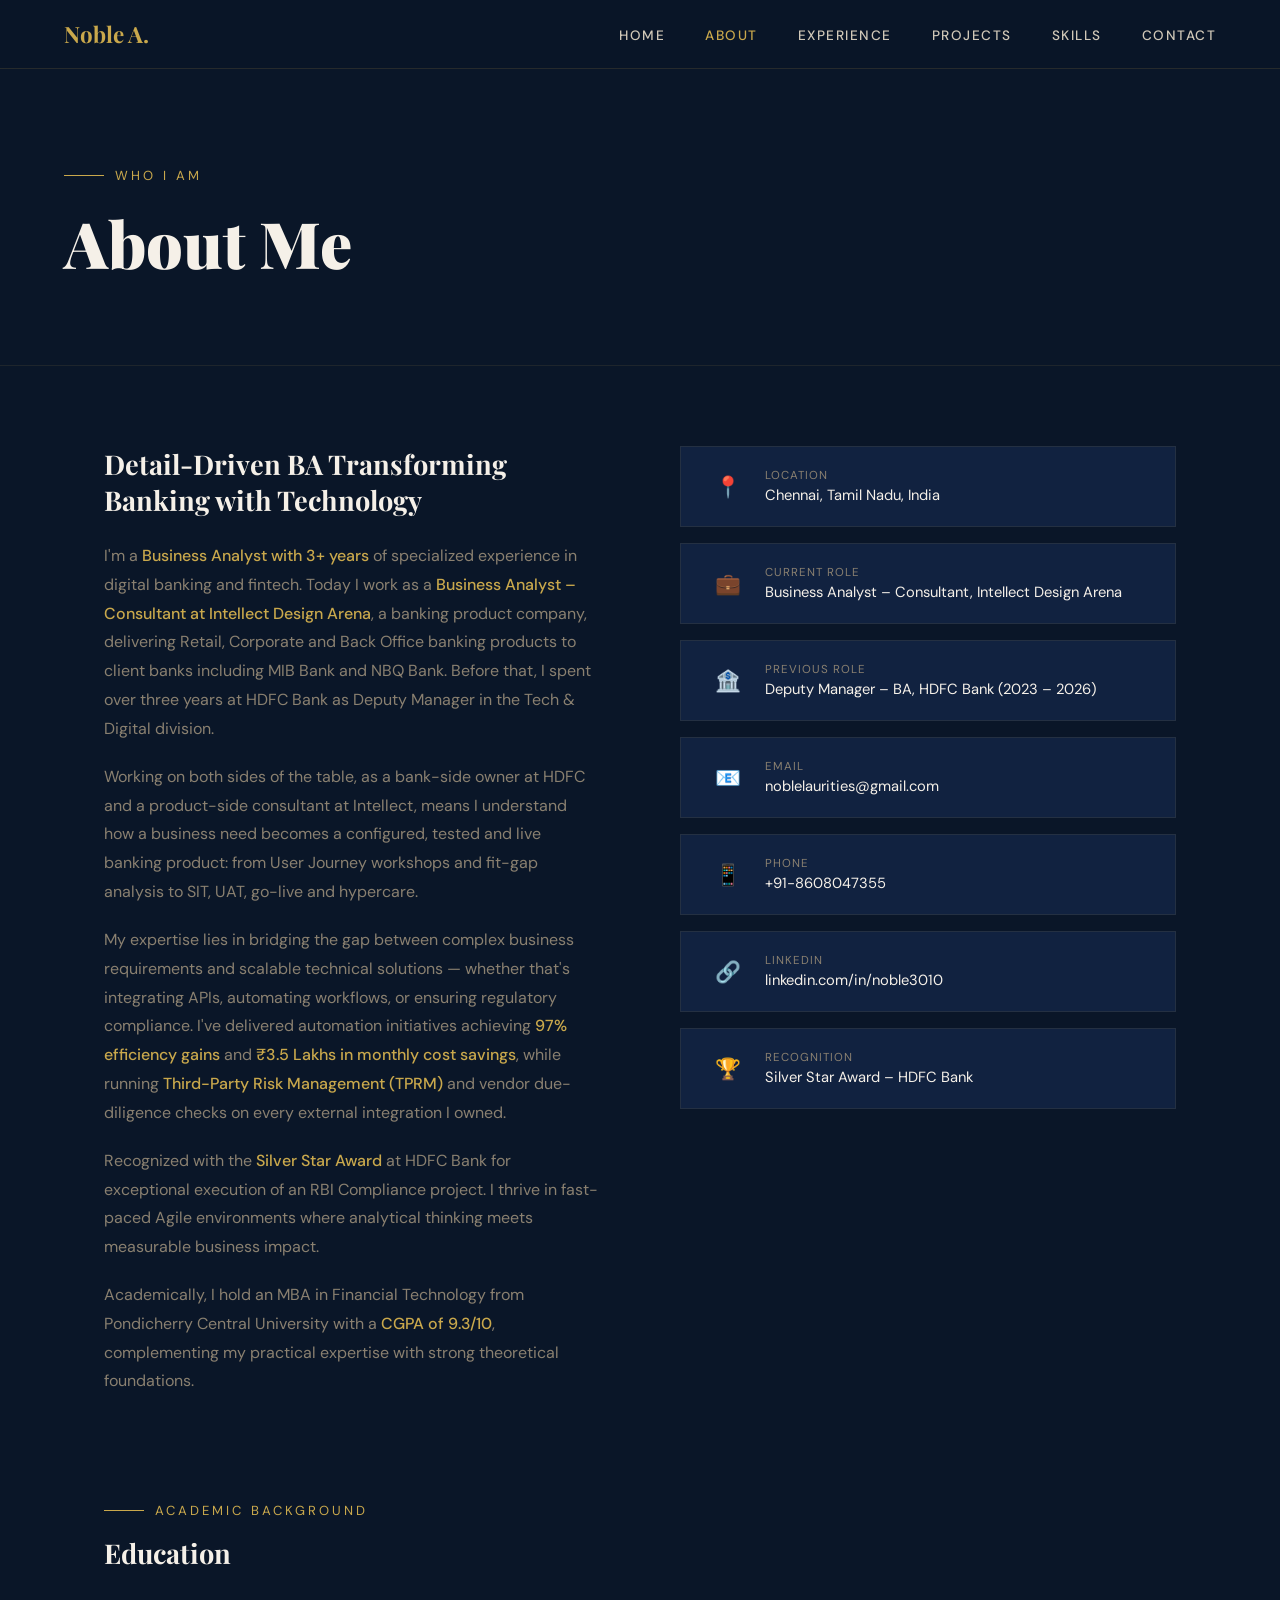
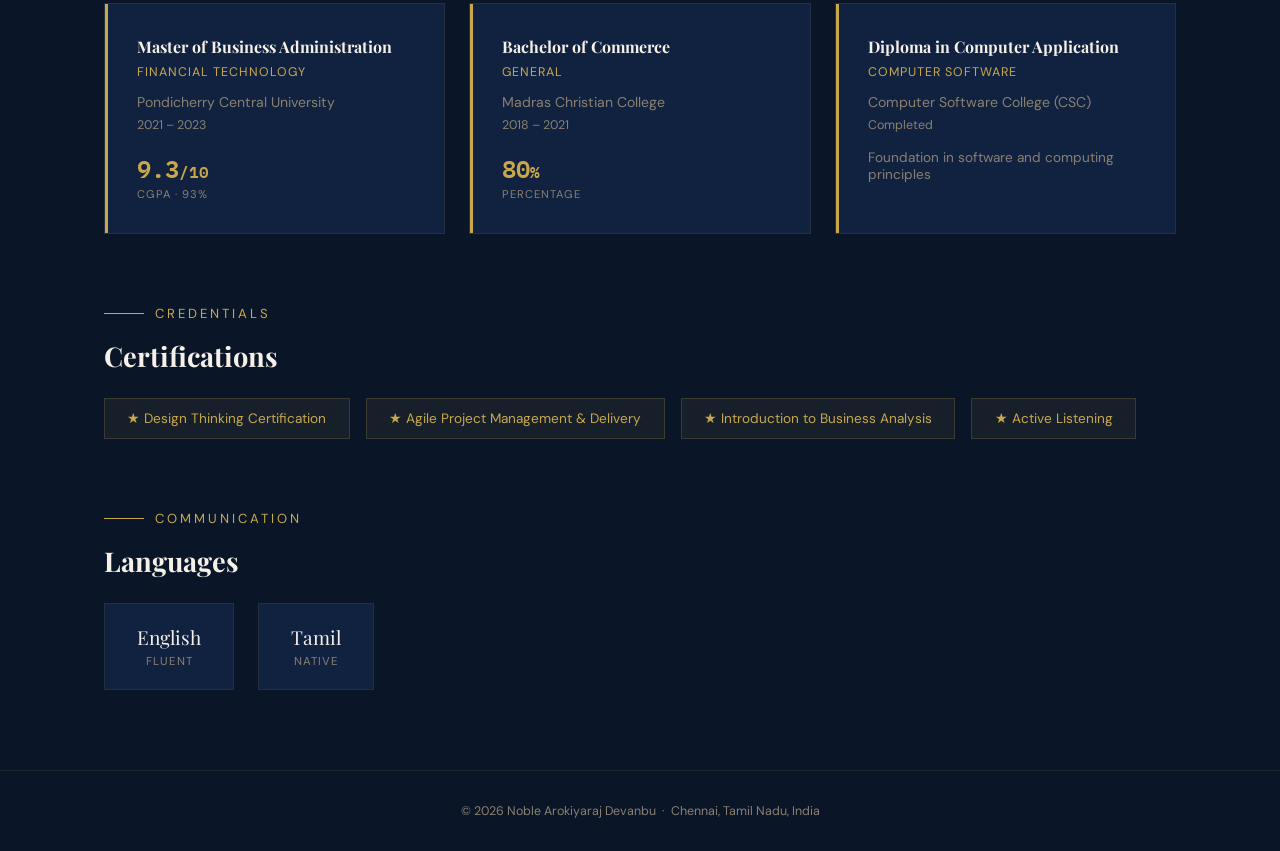
==== commit 3b77915b: "Add files via upload Updated files" ====
--- a/about.html
+++ b/about.html
@@ -67,16 +67,18 @@
 <div class="about-grid">
   <div>
     <h2>Detail-Driven BA Transforming Banking with Technology</h2>
-    <p>I'm a <span class="highlight">Business Analyst with 3+ years (3 yrs 3 mos)</span> of specialized experience in digital banking and fintech at HDFC Bank, where I serve as Deputy Manager in the Tech & Digital division.</p>
-    <p>My expertise lies in bridging the gap between complex business requirements and scalable technical solutions — whether that's integrating APIs, automating workflows, or ensuring regulatory compliance. I've delivered automation initiatives achieving <span class="highlight">97% efficiency gains</span> and <span class="highlight">₹3.5 Lakhs in monthly cost savings</span>, while running <span class="highlight">Third-Party Risk Management (TPRM)</span> and vendor due-diligence checks on every external integration I own.</p>
+    <p>I'm a <span class="highlight">Business Analyst with 3+ years</span> of specialized experience in digital banking and fintech. Today I work as a <span class="highlight">Business Analyst – Consultant at Intellect Design Arena</span>, a banking product company, delivering Retail, Corporate and Back Office banking products to client banks including MIB Bank and NBQ Bank. Before that, I spent over three years at HDFC Bank as Deputy Manager in the Tech & Digital division.</p>
+    <p>Working on both sides of the table, as a bank-side owner at HDFC and a product-side consultant at Intellect, means I understand how a business need becomes a configured, tested and live banking product: from User Journey workshops and fit-gap analysis to SIT, UAT, go-live and hypercare.</p>
+    <p>My expertise lies in bridging the gap between complex business requirements and scalable technical solutions — whether that's integrating APIs, automating workflows, or ensuring regulatory compliance. I've delivered automation initiatives achieving <span class="highlight">97% efficiency gains</span> and <span class="highlight">₹3.5 Lakhs in monthly cost savings</span>, while running <span class="highlight">Third-Party Risk Management (TPRM)</span> and vendor due-diligence checks on every external integration I owned.</p>
     <p>Recognized with the <span class="highlight">Silver Star Award</span> at HDFC Bank for exceptional execution of an RBI Compliance project. I thrive in fast-paced Agile environments where analytical thinking meets measurable business impact.</p>
     <p>Academically, I hold an MBA in Financial Technology from Pondicherry Central University with a <span class="highlight">CGPA of 9.3/10</span>, complementing my practical expertise with strong theoretical foundations.</p>
   </div>
   <div>
     <div class="info-cards">
       <div class="info-card"><div class="info-icon">📍</div><div><div class="info-label">Location</div><div class="info-value">Chennai, Tamil Nadu, India</div></div></div>
-      <div class="info-card"><div class="info-icon">💼</div><div><div class="info-label">Current Role</div><div class="info-value">Deputy Manager – BA, HDFC Bank</div></div></div>
-      <div class="info-card"><div class="info-icon">📧</div><div><div class="info-label">Email</div><div class="info-value">lauritiesnoble@gmail.com</div></div></div>
+      <div class="info-card"><div class="info-icon">💼</div><div><div class="info-label">Current Role</div><div class="info-value">Business Analyst – Consultant, Intellect Design Arena</div></div></div>
+      <div class="info-card"><div class="info-icon">🏦</div><div><div class="info-label">Previous Role</div><div class="info-value">Deputy Manager – BA, HDFC Bank (2023 – 2026)</div></div></div>
+      <div class="info-card"><div class="info-icon">📧</div><div><div class="info-label">Email</div><div class="info-value">noblelaurities@gmail.com</div></div></div>
       <div class="info-card"><div class="info-icon">📱</div><div><div class="info-label">Phone</div><div class="info-value">+91-8608047355</div></div></div>
       <div class="info-card"><div class="info-icon">🔗</div><div><div class="info-label">LinkedIn</div><div class="info-value">linkedin.com/in/noble3010</div></div></div>
       <div class="info-card"><div class="info-icon">🏆</div><div><div class="info-label">Recognition</div><div class="info-value">Silver Star Award – HDFC Bank</div></div></div>
@@ -134,6 +136,6 @@
   </div>
 </div>
 
-<footer>© 2024 Noble Arokiyaraj Devanbu &nbsp;·&nbsp; Chennai, Tamil Nadu, India</footer>
+<footer>© 2026 Noble Arokiyaraj Devanbu &nbsp;·&nbsp; Chennai, Tamil Nadu, India</footer>
 </body>
 </html>
